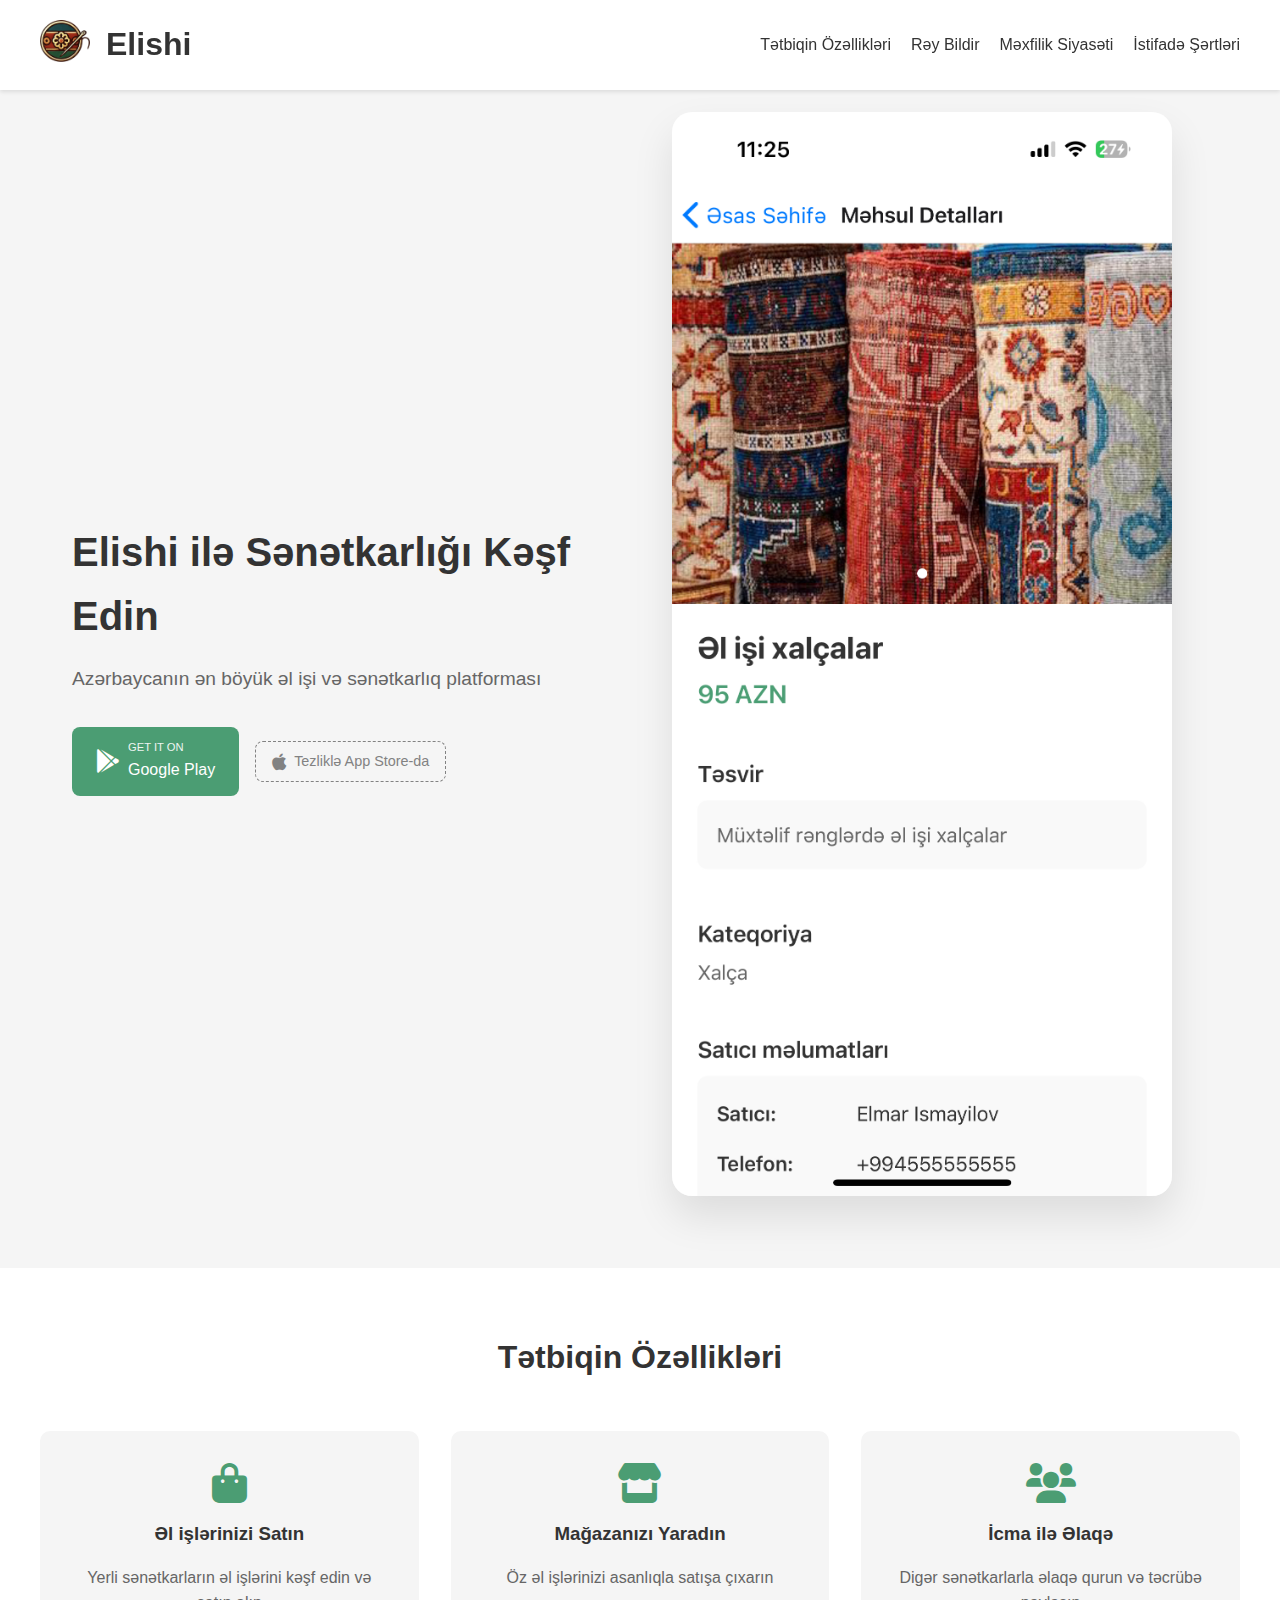
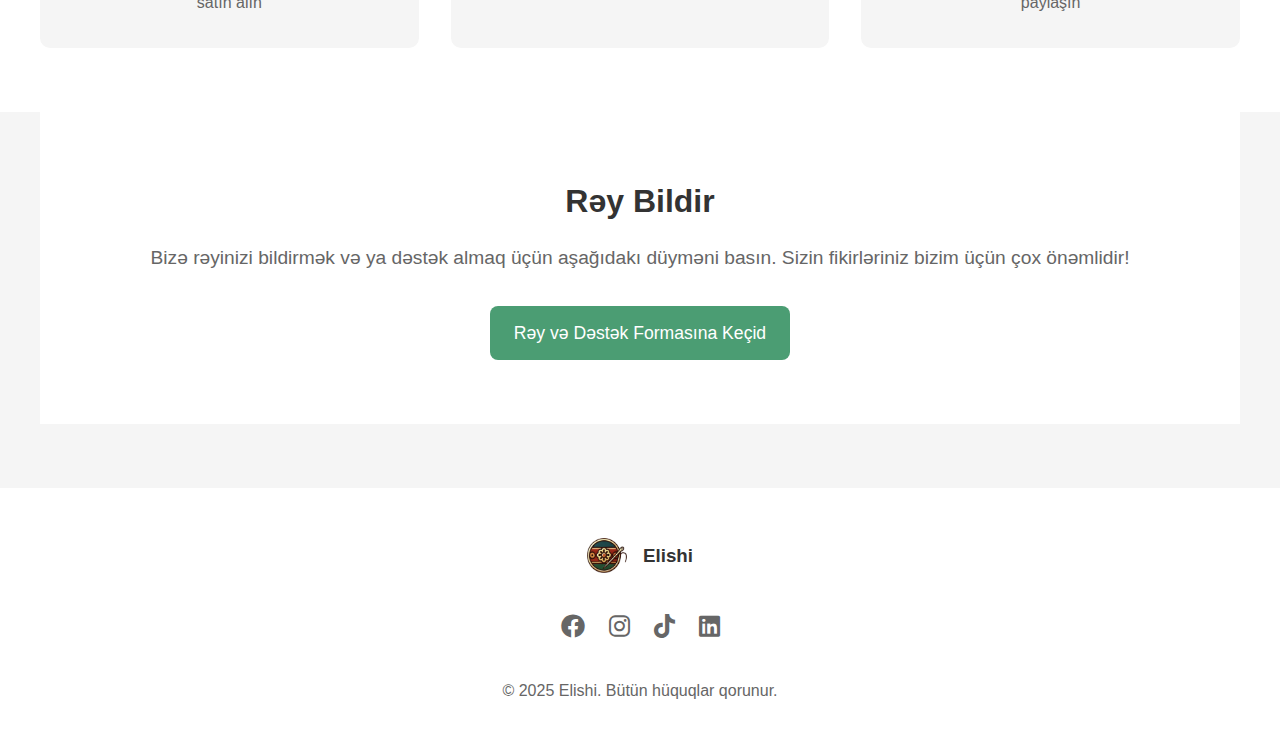
==== index.html @ ac150de1 "First commit" ====
<!DOCTYPE html>
<html lang="az">
<head>
    <meta charset="UTF-8">
    <meta name="viewport" content="width=device-width, initial-scale=1.0">
    <title>Elishi - Sənətkarlıq Tətbiqi</title>
    <link rel="stylesheet" href="styles.css">
    <link rel="stylesheet" href="https://cdnjs.cloudflare.com/ajax/libs/font-awesome/6.0.0/css/all.min.css">
    <link rel="icon" type="image/x-icon" href="/assets/favicon.ico">
    <link rel="icon" type="image/png" sizes="16x16" href="/assets/favicon-16x16.png">
    <link rel="icon" type="image/png" sizes="32x32" href="/assets/favicon-32x32.png">
    <!-- Android Chrome -->
    <link rel="icon" type="image/png" sizes="192x192" href="/assets/android-chrome-192x192.png">
    <link rel="icon" type="image/png" sizes="512x512" href="/assets/android-chrome-512x512.png">
    <!-- Apple Touch Icon -->
    <link rel="apple-touch-icon" href="/assets/apple-touch-icon.png">
    <link rel="mask-icon" href="/assets/favicon.ico" color="#000000">
    <meta name="description" content="Elishi: Buy and sell handmade crafts from Azerbaijani artisans. Download our app for unique jewelry, rugs, and more!">
</head>
<body>
    <header>
        <nav>
            <div class="logo-container">
                <a href="index.html">
                    <img src="assets/logo.png" alt="El Ishi Logo" class="logo">
                </a>
                <h1>Elishi</h1>
            </div>
            <ul class="nav-links">
                <li><a href="#features">Tətbiqin Özəllikləri</a></li>
                <li><a href="#feedback">Rəy Bildir</a></li>
                <li><a href="privacy-policy.html">Məxfilik Siyasəti</a></li>
                <li><a href="terms-conditions.html">İstifadə Şərtləri</a></li>
            </ul>
        </nav>
    </header>

    <main>
        <section class="hero">
            <div class="hero-content">
                <h1>Elishi ilə Sənətkarlığı Kəşf Edin</h1>
                <p>Azərbaycanın ən böyük əl işi və sənətkarlıq platforması</p>
                <div class="store-buttons">
                    <a href="#" class="store-button">
                        <i class="fab fa-google-play"></i>
                        <span>
                            <small>GET IT ON</small>
                            Google Play
                        </span>
                    </a>
                    <div class="coming-soon">
                        <i class="fab fa-apple"></i>
                        <span>Tezliklə App Store-da</span>
                    </div>
                </div>
            </div>
            <div class="hero-image">
                <img src="assets/app-preview.jpg" alt="Əl işiAz App Preview">
            </div>
        </section>

        <section class="features" id="features">
            <h2>Tətbiqin Özəllikləri</h2>
            <div class="features-grid">
                <div class="feature-card">
                    <i class="fas fa-shopping-bag"></i>
                    <h3>Əl işlərinizi Satın</h3>
                    <p>Yerli sənətkarların əl işlərini kəşf edin və satın alın</p>
                </div>
                <div class="feature-card">
                    <i class="fas fa-store"></i>
                    <h3>Mağazanızı Yaradın</h3>
                    <p>Öz əl işlərinizi asanlıqla satışa çıxarın</p>
                </div>
                <div class="feature-card">
                    <i class="fas fa-users"></i>
                    <h3>İcma ilə Əlaqə</h3>
                    <p>Digər sənətkarlarla əlaqə qurun və təcrübə paylaşın</p>
                </div>
            </div>
        </section>

        <section class="feedback" id="feedback">
            <h2>Rəy Bildir</h2>
            <p>Bizə rəyinizi bildirmək və ya dəstək almaq üçün aşağıdakı düyməni basın. Sizin fikirləriniz bizim üçün çox önəmlidir!</p>
            <a href="https://docs.google.com/forms/d/e/1FAIpQLSc-pqfBTsH0v2vToJ0akzegE9ZqmVbHeswKHzTtLtnodO6Chg/viewform?usp=sharing" target="_blank" class="feedback-button">
                Rəy və Dəstək Formasına Keçid
            </a>
        </section>
    </main>

    <footer>
        <div class="footer-content">
            <div class="footer-logo">
                <img src="assets/logo.png" alt="Əl işiAz Logo" class="logo">
                <h3>Elishi</h3>
            </div>
            <div class="social-links">
                <a href="https://www.facebook.com/share/1AMfYMEshV/?mibextid=wwXIfr"><i class="fab fa-facebook"></i></a>
                <a href="https://www.instagram.com/elishi_az?igsh=M W NkYmxybjdrM2EzOQ%3D%3D&utm_source=qr"><i class="fab fa-instagram"></i></a>
                <a href="#"><i class="fab fa-tiktok"></i></a>
                <a href="https://www.linkedin.com/company/elishiaz/about/"><i class="fab fa-linkedin"></i></a>
            </div>
            <p class="copyright">© 2025 Elishi. Bütün hüquqlar qorunur.</p>
        </div>
    </footer>

    <script src="script.js"></script>
</body>
</html>
---- styles.css ----
:root {
    --primary-color: #4B9D73;
    --text-dark: #333;
    --text-light: #666;
    --background: #f5f5f5;
    --white: #fff;
    --border-color: #ddd;
}

* {
    margin: 0;
    padding: 0;
    box-sizing: border-box;
}

body {
    font-family: -apple-system, BlinkMacSystemFont, 'Segoe UI', Roboto, Oxygen, Ubuntu, Cantarell, sans-serif;
    line-height: 1.6;
    background-color: var(--background);
    color: var(--text-dark);
}

header {
    background-color: var(--white);
    box-shadow: 0 2px 4px rgba(0, 0, 0, 0.1);
    padding: 1rem 2rem;
    position: fixed;
    width: 100%;
    top: 0;
    z-index: 1000;
}

nav {
    max-width: 1200px;
    margin: 0 auto;
}

.logo-container {
    display: flex;
    align-items: center;
    gap: 1rem;
}

.logo {
    width: 50px;
    height: 50px;
    object-fit: contain;
}

main {
    margin-top: 80px;
}

.hero {
    max-width: 1200px;
    margin: 2rem auto;
    padding: 2rem;
    display: grid;
    grid-template-columns: 1fr 1fr;
    gap: 4rem;
    align-items: center;
}

.hero-content h1 {
    font-size: 2.5rem;
    margin-bottom: 1rem;
    color: var(--text-dark);
}

.hero-content p {
    font-size: 1.2rem;
    color: var(--text-light);
    margin-bottom: 2rem;
}

.store-buttons {
    display: flex;
    gap: 1rem;
    flex-wrap: wrap;
    align-items: center;
}

.store-button {
    display: flex;
    align-items: center;
    gap: 0.5rem;
    background-color: var(--primary-color);
    color: var(--white);
    padding: 0.8rem 1.5rem;
    border-radius: 8px;
    text-decoration: none;
    transition: transform 0.2s;
}

.store-button:hover {
    transform: translateY(-2px);
}

.store-button i {
    font-size: 1.5rem;
}

.store-button span {
    display: flex;
    flex-direction: column;
}

.store-button small {
    font-size: 0.7rem;
    opacity: 0.9;
}

.hero-image img {
    width: 100%;
    max-width: 500px;
    height: auto;
    border-radius: 20px;
    box-shadow: 0 20px 40px rgba(0, 0, 0, 0.1);
}

.features {
    background-color: var(--white);
    padding: 4rem 2rem;
}

.features h2 {
    text-align: center;
    margin-bottom: 3rem;
    font-size: 2rem;
}

.features-grid {
    max-width: 1200px;
    margin: 0 auto;
    display: grid;
    grid-template-columns: repeat(auto-fit, minmax(250px, 1fr));
    gap: 2rem;
}

.feature-card {
    text-align: center;
    padding: 2rem;
    border-radius: 10px;
    background-color: var(--background);
    transition: transform 0.2s;
}

.feature-card:hover {
    transform: translateY(-5px);
}

.feature-card i {
    font-size: 2.5rem;
    color: var(--primary-color);
    margin-bottom: 1rem;
}

.feature-card h3 {
    margin-bottom: 1rem;
    color: var(--text-dark);
}

.feature-card p {
    color: var(--text-light);
}

footer {
    background-color: var(--white);
    padding: 3rem 2rem;
    margin-top: 4rem;
}

.footer-content {
    max-width: 1200px;
    margin: 0 auto;
    text-align: center;
}

.footer-logo {
    display: flex;
    align-items: center;
    justify-content: center;
    gap: 1rem;
    margin-bottom: 2rem;
}

.footer-logo .logo {
    width: 40px;
    height: 40px;
}

.social-links {
    display: flex;
    justify-content: center;
    gap: 1.5rem;
    margin-bottom: 2rem;
}

.social-links a {
    color: var(--text-light);
    font-size: 1.5rem;
    transition: color 0.2s;
}

.social-links a:hover {
    color: var(--primary-color);
}

.copyright {
    color: var(--text-light);
}

.coming-soon {
    display: flex;
    align-items: center;
    gap: 0.5rem;
    color: var(--text-light);
    font-size: 0.9rem;
    padding: 0.5rem 1rem;
    border: 1px dashed var(--text-light);
    border-radius: 8px;
    opacity: 0.8;
}

.coming-soon i {
    font-size: 1.2rem;
}

@media (max-width: 768px) {
    .hero {
        grid-template-columns: 1fr;
        text-align: center;
        gap: 2rem;
    }

    .store-buttons {
        justify-content: center;
    }

    .hero-image {
        order: -1;
    }

    .features-grid {
        grid-template-columns: 1fr;
    }
} 

/* Navigation Styles */
.nav-links {
    list-style: none;
    display: flex;
    margin: 0;
    padding: 0;
}

.nav-links li {
    margin-left: 20px;
}

.nav-links a {
    color: var(--text-dark);
    text-decoration: none;
    font-size: 16px;
    font-weight: 500;
    transition: color 0.2s;
}

.nav-links a:hover {
    color: var(--primary-color);
}

/* Feedback Section Styles */
.feedback {
    max-width: 1200px;
    margin: 0 auto;
    padding: 4rem 2rem;
    text-align: center;
    background-color: var(--white);
}

.feedback h2 {
    font-size: 2rem;
    color: var(--text-dark);
    margin-bottom: 1rem;
}

.feedback p {
    font-size: 1.2rem;
    color: var(--text-light);
    margin-bottom: 2rem;
}

.feedback-button {
    display: inline-block;
    background-color: var(--primary-color);
    color: var(--white);
    padding: 0.8rem 1.5rem;
    border-radius: 8px;
    text-decoration: none;
    font-size: 1.1rem;
    font-weight: 500;
    transition: transform 0.2s, background-color 0.2s;
}

.feedback-button:hover {
    transform: translateY(-2px);
    background-color: #3a7b5a;
}

/* Adjust nav for better alignment with links */
nav {
    display: flex;
    justify-content: space-between;
    align-items: center;
}

/* Policy Section Styles */
.policy {
    max-width: 1200px;
    margin: 0 auto;
    padding: 4rem 2rem;
    background-color: var(--white);
}

.policy h2 {
    font-size: 2rem;
    color: var(--text-dark);
    margin-bottom: 1.5rem;
}

.policy h3 {
    font-size: 1.5rem;
    color: var(--text-dark);
    margin-top: 2rem;
    margin-bottom: 1rem;
}

.policy p {
    font-size: 1rem;
    color: var(--text-light);
    margin-bottom: 1rem;
    line-height: 1.8;
}

.policy ul {
    margin-left: 20px;
    margin-bottom: 1rem;
}

.policy ul li {
    font-size: 1rem;
    color: var(--text-light);
    margin-bottom: 0.5rem;
}

.policy a {
    color: var(--primary-color);
    text-decoration: underline;
    transition: color 0.2s;
}

.policy a:hover {
    color: #3a7b5a;
}
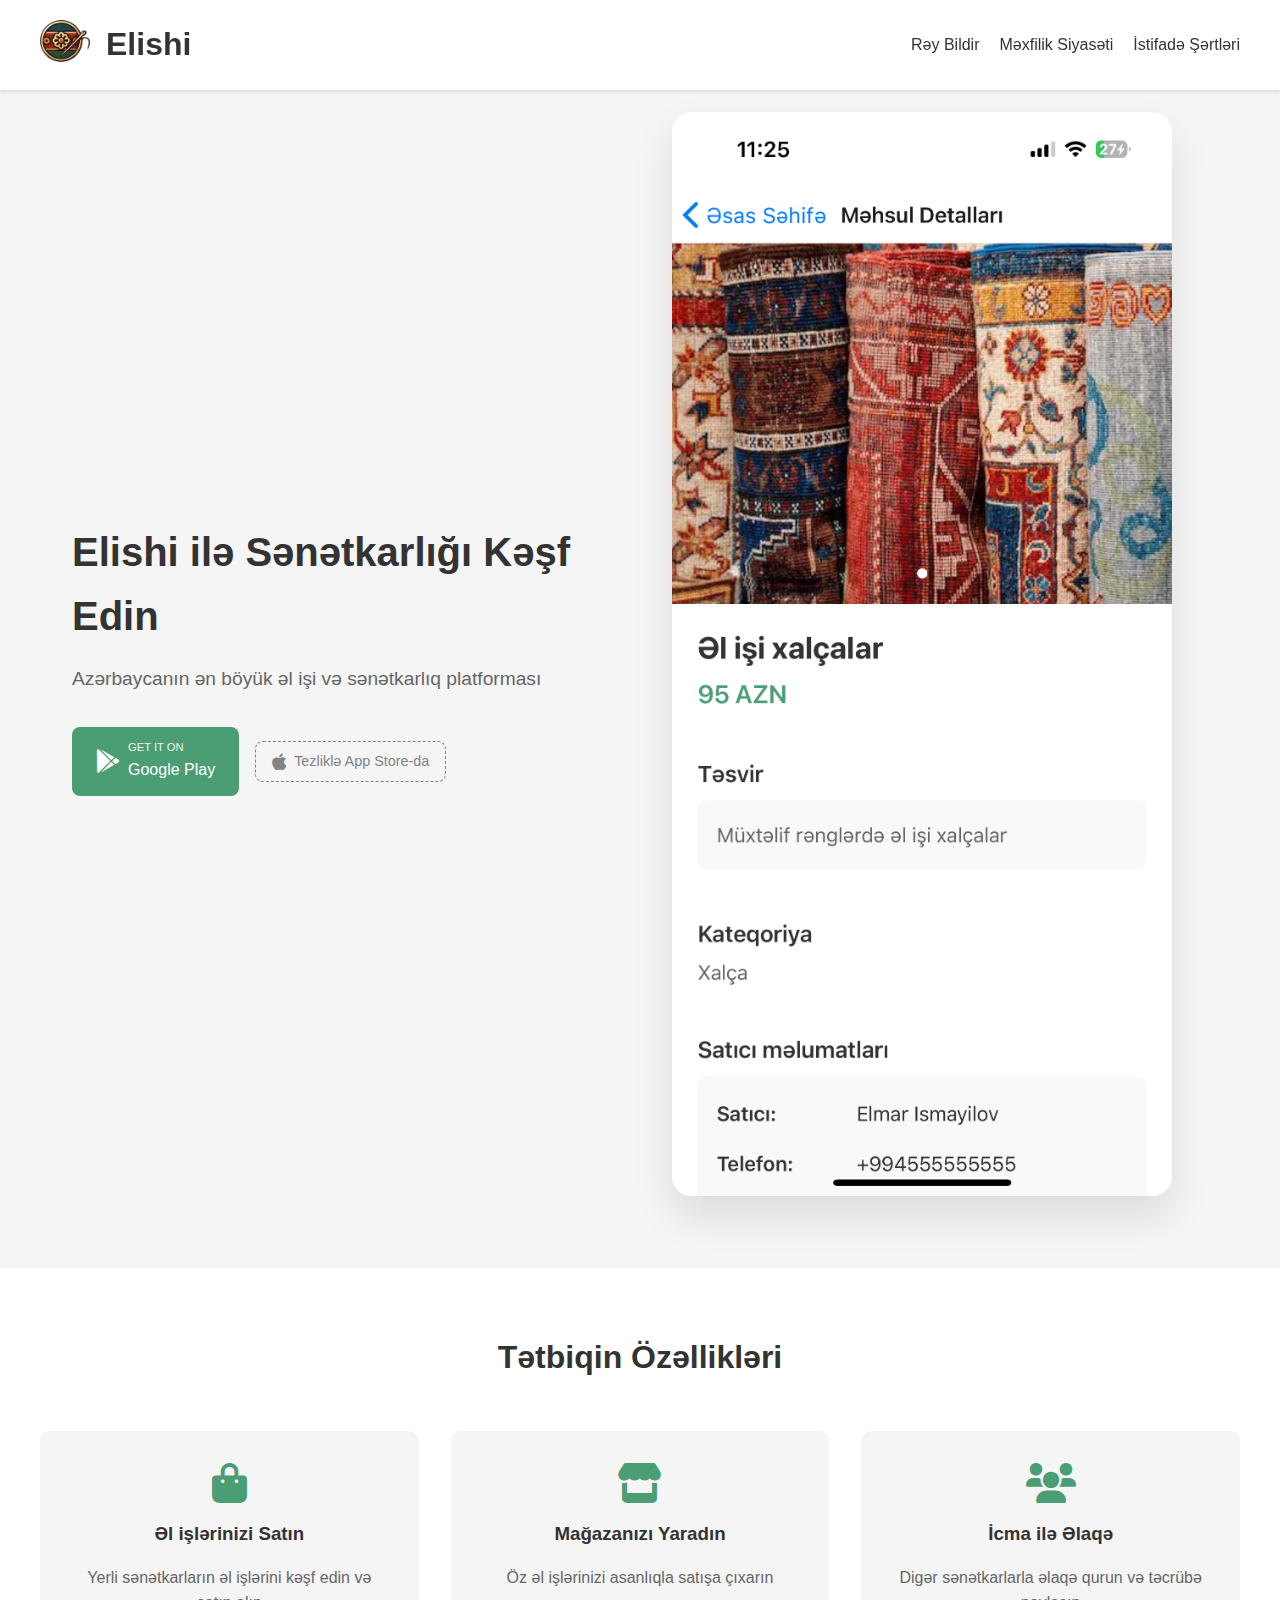
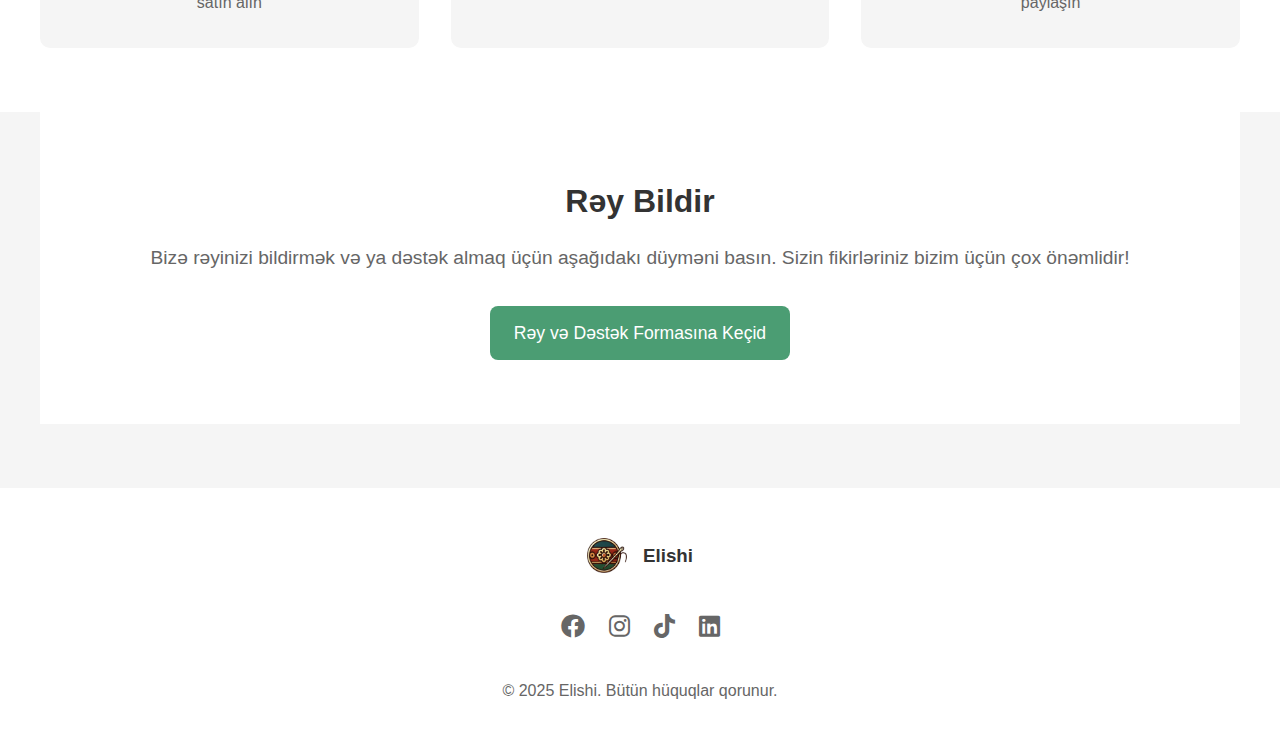
==== commit 604ef1ec: "Fix for mobile" ====
--- a/index.html
+++ b/index.html
@@ -27,7 +27,6 @@
                 <h1>Elishi</h1>
             </div>
             <ul class="nav-links">
-                <li><a href="#features">Tətbiqin Özəllikləri</a></li>
                 <li><a href="#feedback">Rəy Bildir</a></li>
                 <li><a href="privacy-policy.html">Məxfilik Siyasəti</a></li>
                 <li><a href="terms-conditions.html">İstifadə Şərtləri</a></li>
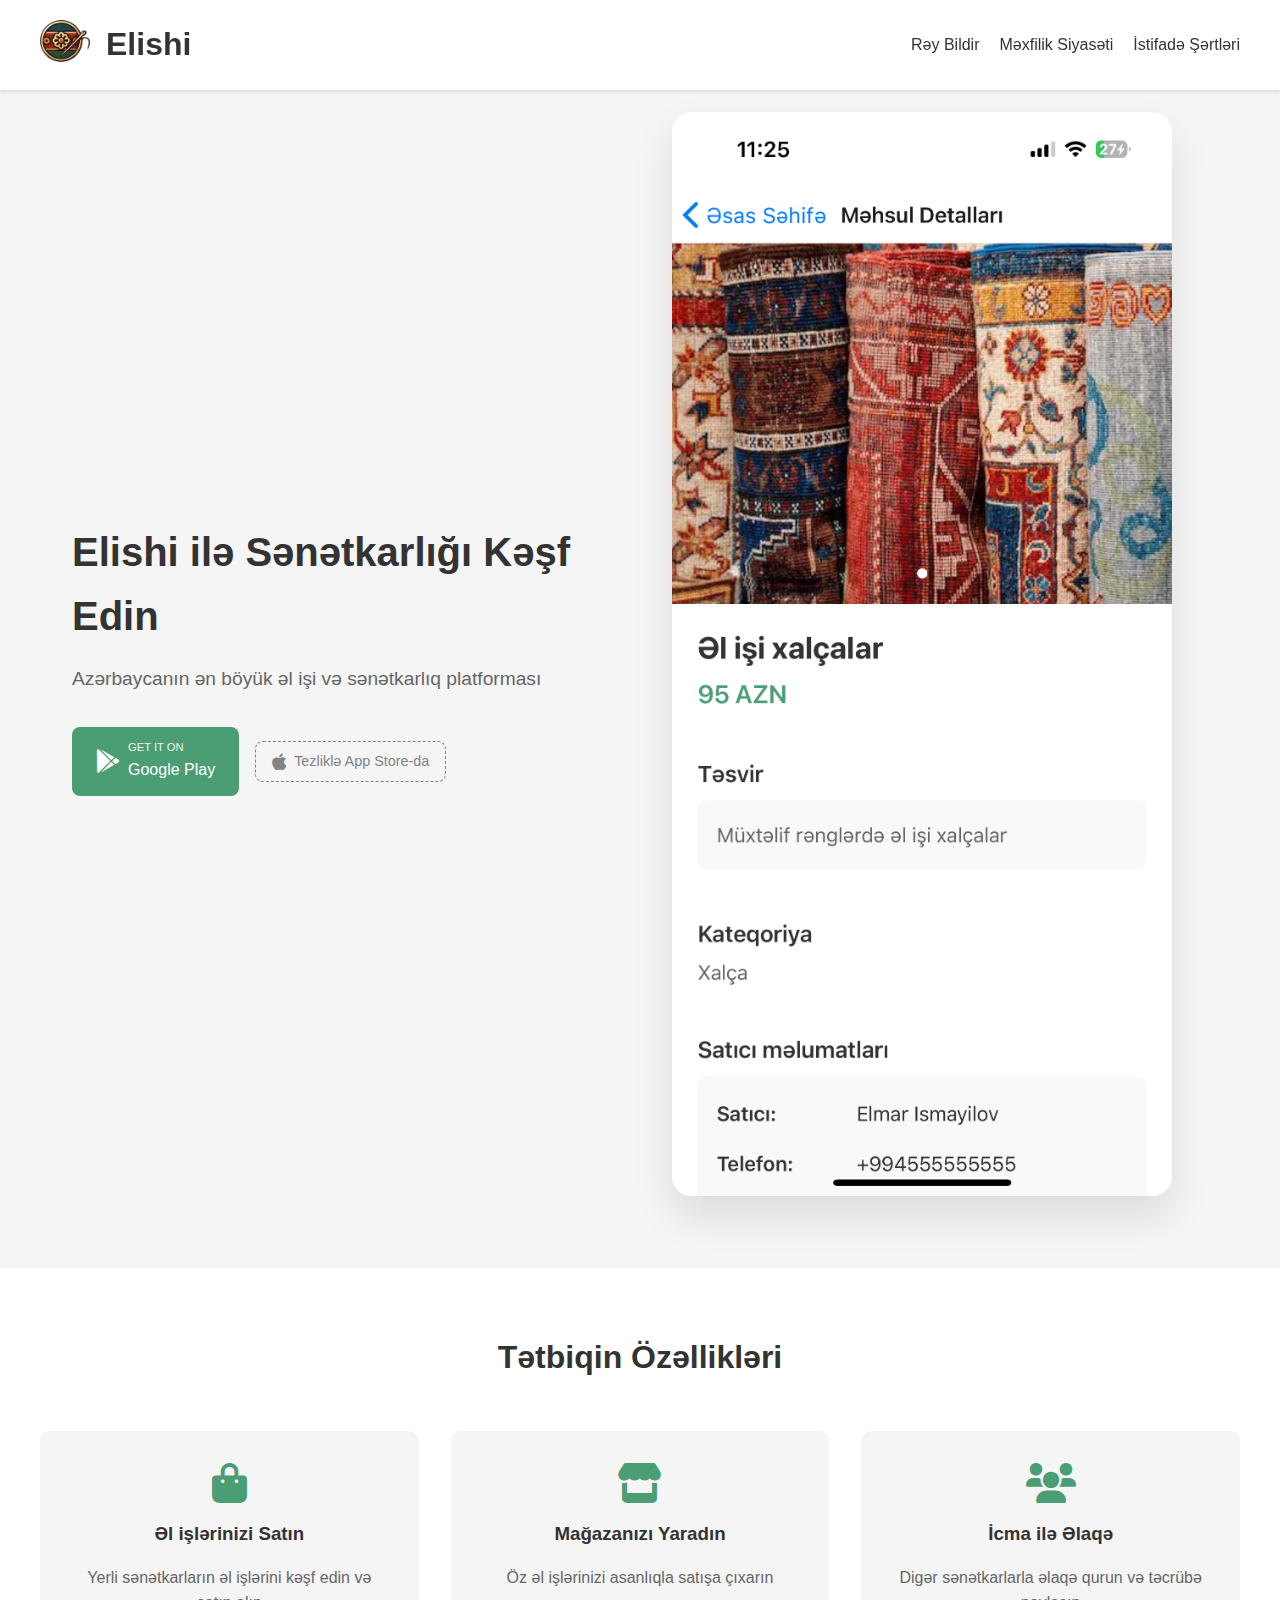
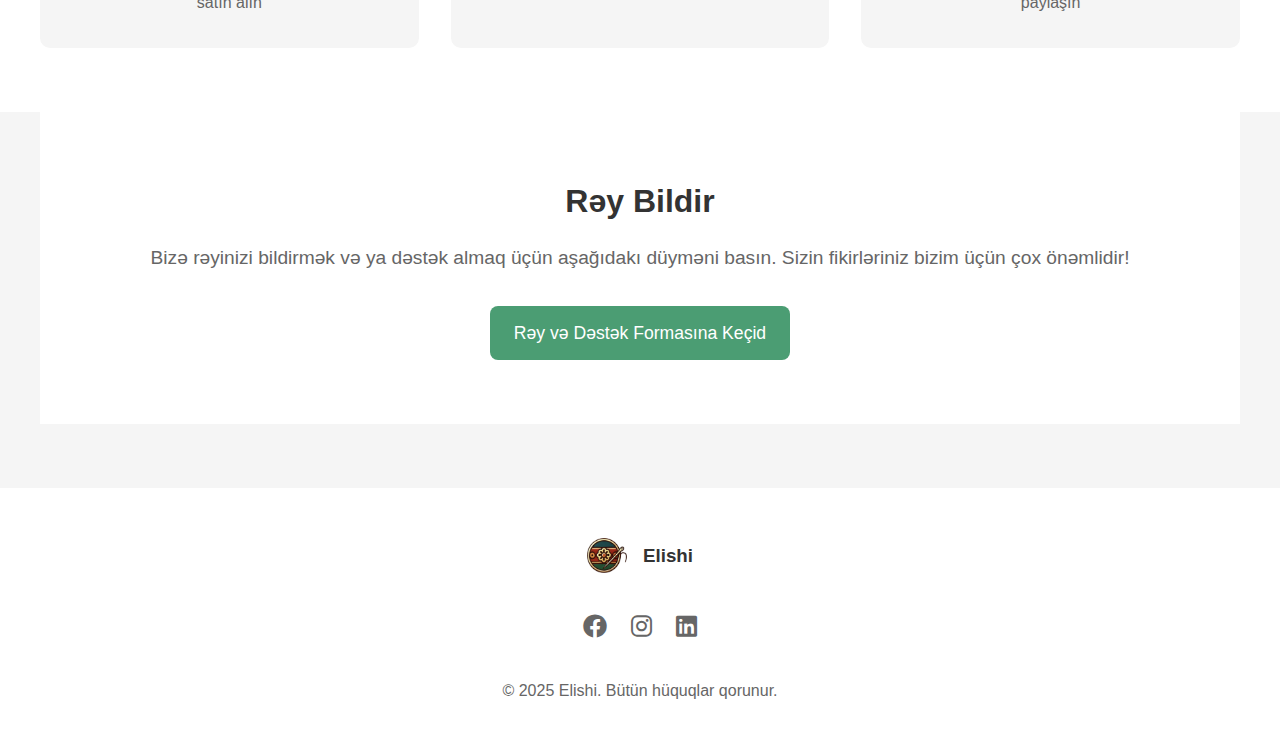
==== commit ad28fbb1: "changes changes" ====
--- a/index.html
+++ b/index.html
@@ -97,7 +97,6 @@
             <div class="social-links">
                 <a href="https://www.facebook.com/share/1AMfYMEshV/?mibextid=wwXIfr"><i class="fab fa-facebook"></i></a>
                 <a href="https://www.instagram.com/elishi_az?igsh=M W NkYmxybjdrM2EzOQ%3D%3D&utm_source=qr"><i class="fab fa-instagram"></i></a>
-                <a href="#"><i class="fab fa-tiktok"></i></a>
                 <a href="https://www.linkedin.com/company/elishiaz/about/"><i class="fab fa-linkedin"></i></a>
             </div>
             <p class="copyright">© 2025 Elishi. Bütün hüquqlar qorunur.</p>
